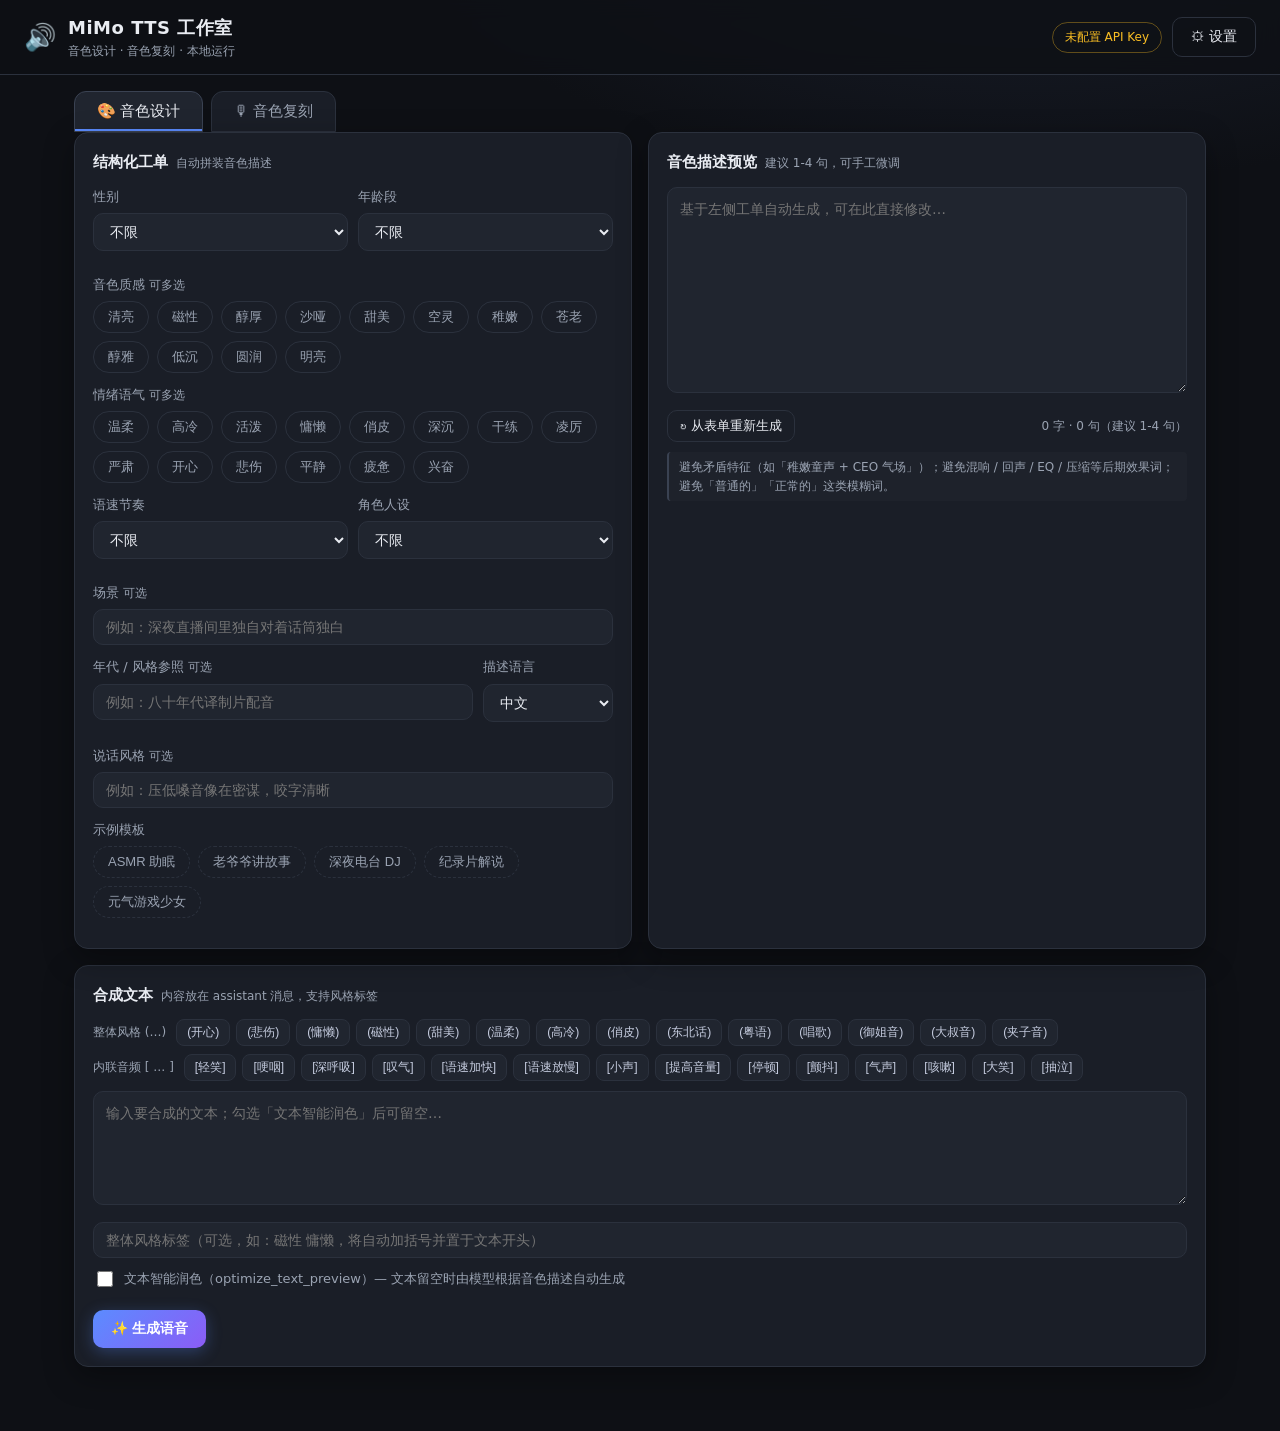
==== mimo-tts-studio/static/index.html @ 1e754842 "feat: MiMo TTS 本地网页工作室（音色设计 + 音色复刻）" ====
<!DOCTYPE html>
<html lang="zh-CN">
<head>
  <meta charset="UTF-8">
  <meta name="viewport" content="width=device-width, initial-scale=1.0">
  <title>MiMo TTS 工作室</title>
  <link rel="stylesheet" href="style.css">
</head>
<body>

  <header class="topbar">
    <div class="brand">
      <span class="logo">🔊</span>
      <div>
        <h1>MiMo TTS 工作室</h1>
        <p class="sub">音色设计 · 音色复刻 · 本地运行</p>
      </div>
    </div>
    <div class="top-actions">
      <span id="keyStatus" class="key-status warn" role="button" tabindex="0" title="点击打开设置">未配置 API Key</span>
      <button id="btnSettings" class="btn ghost" type="button">⚙ 设置</button>
    </div>
  </header>

  <div class="tabs">
    <button class="tab active" data-tab="design" type="button">🎨 音色设计</button>
    <button class="tab" data-tab="clone" type="button">🎙 音色复刻</button>
  </div>

  <main>
    <!-- ================= Tab 1: 音色设计 ================= -->
    <section id="panel-design" class="panel active">
      <div class="grid">
        <div class="card">
          <h2>结构化工单 <span class="hint">自动拼装音色描述</span></h2>
          <div id="designForm">
            <div class="field-row">
              <div class="field grow">
                <label for="descGender">性别</label>
                <select id="descGender">
                  <option value="female">女性</option>
                  <option value="male">男性</option>
                  <option value="any" selected>不限</option>
                </select>
              </div>
              <div class="field grow">
                <label for="descAge">年龄段</label>
                <select id="descAge">
                  <option value="any" selected>不限</option>
                  <option value="child">儿童</option>
                  <option value="teen">少年</option>
                  <option value="20s">二十多岁</option>
                  <option value="30s">三十多岁</option>
                  <option value="40s">四十多岁</option>
                  <option value="50s">五十多岁</option>
                  <option value="60s">六十多岁</option>
                  <option value="elder">老年</option>
                </select>
              </div>
            </div>

            <div class="field">
              <label>音色质感 <span class="hint">可多选</span></label>
              <div id="descTimbre" class="chips"></div>
            </div>

            <div class="field">
              <label>情绪语气 <span class="hint">可多选</span></label>
              <div id="descMood" class="chips"></div>
            </div>

            <div class="field-row">
              <div class="field grow">
                <label for="descSpeed">语速节奏</label>
                <select id="descSpeed">
                  <option value="any" selected>不限</option>
                  <option value="verySlow">极慢</option>
                  <option value="slow">慢</option>
                  <option value="normal">正常</option>
                  <option value="fast">快</option>
                  <option value="veryFast">极快</option>
                </select>
              </div>
              <div class="field grow">
                <label for="descRole">角色人设</label>
                <select id="descRole">
                  <option value="any" selected>不限</option>
                  <option value="narrator">旁白</option>
                  <option value="radioDj">深夜电台 DJ</option>
                  <option value="storyteller">评书先生</option>
                  <option value="podcast">播客主持</option>
                  <option value="audiobook">有声书主播</option>
                  <option value="documentary">纪录片解说</option>
                  <option value="gameVoice">游戏角色配音</option>
                  <option value="customerService">客服</option>
                  <option value="teacher">老师</option>
                  <option value="sales">推销员</option>
                </select>
              </div>
            </div>

            <div class="field">
              <label for="descScene">场景 <span class="hint">可选</span></label>
              <input id="descScene" type="text" placeholder="例如：深夜直播间里独自对着话筒独白">
            </div>

            <div class="field-row">
              <div class="field grow">
                <label for="descEra">年代 / 风格参照 <span class="hint">可选</span></label>
                <input id="descEra" type="text" placeholder="例如：八十年代译制片配音">
              </div>
              <div class="field">
                <label for="descLang">描述语言</label>
                <select id="descLang">
                  <option value="zh" selected>中文</option>
                  <option value="en">English</option>
                </select>
              </div>
            </div>

            <div class="field">
              <label for="descStyle">说话风格 <span class="hint">可选</span></label>
              <input id="descStyle" type="text" placeholder="例如：压低嗓音像在密谋，咬字清晰">
            </div>

            <div class="field">
              <label>示例模板</label>
              <div id="templateList" class="chips"></div>
            </div>
          </div>
        </div>

        <div class="card">
          <h2>音色描述预览 <span class="hint">建议 1-4 句，可手工微调</span></h2>
          <textarea id="designPrompt" rows="8" placeholder="基于左侧工单自动生成，可在此直接修改…"></textarea>
          <div class="preview-foot">
            <button id="btnRegenPrompt" class="btn ghost sm" type="button">↻ 从表单重新生成</button>
            <span id="designPromptCount" class="char-hint"></span>
          </div>
          <div class="tip">
            避免矛盾特征（如「稚嫩童声 + CEO 气场」）；避免混响 / 回声 / EQ / 压缩等后期效果词；避免「普通的」「正常的」这类模糊词。
          </div>
        </div>
      </div>

      <div class="card synth-card">
        <h2>合成文本 <span class="hint">内容放在 assistant 消息，支持风格标签</span></h2>
        <div class="tagbar" data-tagbar="designText"></div>
        <textarea id="designText" rows="4" placeholder="输入要合成的文本；勾选「文本智能润色」后可留空…"></textarea>
        <div class="synth-options">
          <input id="designStyleTags" type="text" placeholder="整体风格标签（可选，如：磁性 慵懒，将自动加括号并置于文本开头）">
          <label class="check">
            <input type="checkbox" id="designOptimize">
            <span>文本智能润色（optimize_text_preview）— 文本留空时由模型根据音色描述自动生成</span>
          </label>
        </div>
        <div class="actions">
          <button id="btnDesignGo" class="btn primary" type="button">✨ 生成语音</button>
          <span id="designError" class="error"></span>
        </div>
        <div id="designResult" class="result"></div>
      </div>
    </section>

    <!-- ================= Tab 2: 音色复刻 ================= -->
    <section id="panel-clone" class="panel">
      <div class="card">
        <h2>① 音频样本 <span class="hint">mp3 / wav · Base64 ≤ 10MB</span></h2>
        <div id="dropZone" class="dropzone">
          <input type="file" id="fileInput" accept=".mp3,.wav,audio/mpeg,audio/mp3,audio/wav" hidden>
          <div class="dz-icon">🎙</div>
          <p>把音频拖到这里，或 <span class="link">点击选择文件</span></p>
          <p class="hint">仅支持 mp3 / wav；Base64 编码后不能超过 10MB（建议原文件 ≤ 7.5MB），上传后即时试听</p>
        </div>
        <div id="sampleInfo" class="sample-info hidden">
          <audio id="samplePlayer" controls preload="metadata"></audio>
          <div class="sample-meta">
            <span id="sampleName"></span>
            <button id="btnClearSample" class="btn ghost sm" type="button">移除</button>
          </div>
        </div>

        <h2>② 风格指令 <span class="hint">可选 · 自然语言，放在 user 消息</span></h2>
        <input id="cloneInstruction" type="text" placeholder="例如：低沉性感、带一点气声的深夜电台腔">
        <div class="tip">指令只控制语气与风格，不会出现在合成语音的内容里。</div>

        <h2>③ 合成文本 <span class="hint">必填 · 放在 assistant 消息</span></h2>
        <div class="tagbar" data-tagbar="cloneText"></div>
        <textarea id="cloneText" rows="4" placeholder="输入要合成的文本，可插入 (风格) 与 [音频标签]…"></textarea>
        <input id="cloneStyleTags" type="text" placeholder="整体风格标签（可选，如：磁性 慵懒）">

        <div class="actions">
          <button id="btnCloneGo" class="btn primary" type="button">🎙 生成语音</button>
          <span id="cloneError" class="error"></span>
        </div>
        <div id="cloneResult" class="result"></div>
      </div>
    </section>
  </main>

  <!-- ================= 设置弹窗 ================= -->
  <div id="settingsModal" class="modal hidden">
    <div class="modal-box">
      <h2>⚙ API 设置</h2>

      <label class="field-label" for="cfgApiKey">API Key</label>
      <div class="key-row">
        <input id="cfgApiKey" type="password" placeholder="sk-…（按量付费）或 tp-…（Token Plan）" autocomplete="off">
        <button id="btnToggleKey" class="btn ghost sm" type="button">显示</button>
      </div>

      <label class="field-label" for="cfgBaseUrl">Base URL</label>
      <input id="cfgBaseUrl" type="text" placeholder="https://api.xiaomimimo.com/v1">
      <p class="hint">
        按量付费：https://api.xiaomimimo.com/v1<br>
        Token Plan：https://token-plan-cn.xiaomimimo.com/v1
      </p>

      <div class="model-note">
        <b>模型说明</b>
        <p>mimo-v2.5-tts-voicedesign —— 文本描述设计音色（本工具 Tab 1）</p>
        <p>mimo-v2.5-tts-voiceclone —— 音频样本复刻音色（本工具 Tab 2）</p>
        <p>固定使用非流式 wav 输出；voicedesign / voiceclone 的流式仅为兼容模式，无额外增益。</p>
      </div>

      <p id="cfgMsg" class="error"></p>
      <div class="modal-actions">
        <button id="btnSaveConfig" class="btn primary" type="button">保存</button>
        <button id="btnCloseSettings" class="btn ghost" type="button">关闭</button>
      </div>
    </div>
  </div>

  <script src="app.js"></script>
</body>
</html>
---- mimo-tts-studio/static/style.css ----
:root {
  --bg: #0e1015;
  --panel: #14171e;
  --card: #1a1e27;
  --card2: #20252f;
  --line: #2b313d;
  --line-hover: #4a5468;
  --text: #e9ecf2;
  --muted: #9aa3b2;
  --accent: #5b8cff;
  --accent-2: #8b5cf6;
  --ok: #34d399;
  --warn: #fbbf24;
  --err: #f87171;
  --radius: 14px;
  --shadow: 0 10px 30px rgba(0, 0, 0, 0.35);
}

* { box-sizing: border-box; }

html, body { margin: 0; padding: 0; }

body {
  background: radial-gradient(1200px 600px at 80% -10%, #1b2130 0%, var(--bg) 55%);
  color: var(--text);
  font-family: "Segoe UI", "Microsoft YaHei", system-ui, -apple-system, sans-serif;
  font-size: 14px;
  line-height: 1.55;
  min-height: 100vh;
}

/* ---------- 顶栏 ---------- */
.topbar {
  display: flex;
  align-items: center;
  justify-content: space-between;
  padding: 14px 24px;
  position: sticky;
  top: 0;
  backdrop-filter: blur(10px);
  background: rgba(14, 16, 21, 0.82);
  border-bottom: 1px solid var(--line);
  z-index: 20;
}

.brand { display: flex; gap: 12px; align-items: center; }
.brand .logo { font-size: 26px; }
.brand h1 { margin: 0; font-size: 18px; letter-spacing: 0.5px; }
.brand .sub { margin: 0; color: var(--muted); font-size: 12px; }

.top-actions { display: flex; gap: 10px; align-items: center; }

.key-status {
  font-size: 12px;
  padding: 5px 12px;
  border-radius: 999px;
  border: 1px solid var(--line);
  cursor: pointer;
  user-select: none;
}
.key-status.warn { color: var(--warn); border-color: rgba(251, 191, 36, 0.35); }
.key-status.ok { color: var(--ok); border-color: rgba(52, 211, 153, 0.35); cursor: default; }

/* ---------- Tab ---------- */
.tabs {
  display: flex;
  gap: 8px;
  padding: 16px 24px 0;
  max-width: 1180px;
  margin: 0 auto;
}

.tab {
  appearance: none;
  border: 1px solid var(--line);
  background: var(--card);
  color: var(--muted);
  padding: 10px 22px;
  border-radius: 12px 12px 0 0;
  cursor: pointer;
  font-size: 15px;
  transition: all 0.15s;
}
.tab:hover { color: var(--text); }
.tab.active {
  background: var(--card2);
  color: var(--text);
  border-color: #3a4252;
  box-shadow: inset 0 -2px 0 var(--accent);
}

/* ---------- 布局 ---------- */
main { padding: 0 24px 48px; max-width: 1180px; margin: 0 auto; }

.panel { display: none; }
.panel.active { display: block; animation: fadein 0.2s ease; }
@keyframes fadein {
  from { opacity: 0; transform: translateY(4px); }
  to { opacity: 1; transform: none; }
}

.grid {
  display: grid;
  grid-template-columns: 1fr 1fr;
  gap: 16px;
}
@media (max-width: 920px) { .grid { grid-template-columns: 1fr; } }

.card {
  background: var(--card);
  border: 1px solid var(--line);
  border-radius: var(--radius);
  padding: 18px;
  margin-bottom: 16px;
  box-shadow: var(--shadow);
}

.card h2 {
  margin: 0 0 12px;
  font-size: 15px;
  display: flex;
  align-items: baseline;
  gap: 8px;
  flex-wrap: wrap;
}
.card h2:not(:first-child) { margin-top: 22px; }

.hint { color: var(--muted); font-size: 12px; font-weight: 400; }

/* ---------- 表单 ---------- */
.field, .field-row { margin-bottom: 12px; }
.field-row { display: flex; gap: 10px; flex-wrap: wrap; }
.field.grow { flex: 1; min-width: 150px; }

label { font-size: 13px; color: var(--muted); margin-bottom: 6px; display: block; }

select,
input[type="text"],
input[type="password"] {
  width: 100%;
  background: var(--card2);
  color: var(--text);
  border: 1px solid var(--line);
  border-radius: 10px;
  padding: 9px 12px;
  font-size: 14px;
  outline: none;
  transition: border-color 0.15s;
}

select { min-width: 130px; }
select:focus, input:focus, textarea:focus { border-color: var(--accent); }

textarea {
  width: 100%;
  background: var(--card2);
  color: var(--text);
  border: 1px solid var(--line);
  border-radius: 10px;
  padding: 10px 12px;
  font-size: 14px;
  resize: vertical;
  min-height: 96px;
  outline: none;
  line-height: 1.65;
  font-family: inherit;
}

/* ---------- 标签 Chip ---------- */
.chips { display: flex; flex-wrap: wrap; gap: 8px; }

.chip {
  border: 1px solid var(--line);
  background: transparent;
  color: var(--muted);
  border-radius: 999px;
  padding: 6px 14px;
  font-size: 13px;
  cursor: pointer;
  transition: all 0.15s;
}
.chip:hover { border-color: var(--line-hover); color: var(--text); }
.chip.on {
  background: rgba(91, 140, 255, 0.16);
  border-color: var(--accent);
  color: #b9cdff;
}
.chip.template { border-style: dashed; }

/* ---------- 风格/音频标签栏 ---------- */
.tagbar { display: flex; flex-direction: column; gap: 8px; margin-bottom: 10px; }
.taggroup { display: flex; flex-wrap: wrap; gap: 6px; align-items: center; }
.taglabel { color: var(--muted); font-size: 12px; margin-right: 4px; }

.tagbtn {
  border: 1px solid var(--line);
  background: var(--card2);
  color: #c6cde0;
  border-radius: 8px;
  padding: 4px 10px;
  font-size: 12px;
  cursor: pointer;
  transition: all 0.15s;
}
.tagbtn:hover { border-color: var(--accent-2); color: #e2d9ff; }

/* ---------- 按钮 ---------- */
.btn {
  display: inline-flex;
  align-items: center;
  justify-content: center;
  gap: 6px;
  border: 1px solid var(--line);
  background: var(--card2);
  color: var(--text);
  border-radius: 10px;
  padding: 10px 18px;
  font-size: 14px;
  cursor: pointer;
  transition: all 0.15s;
  text-decoration: none;
}
.btn:hover { border-color: var(--line-hover); }
.btn.primary {
  background: linear-gradient(135deg, var(--accent), var(--accent-2));
  border: none;
  color: #fff;
  font-weight: 600;
  box-shadow: 0 4px 16px rgba(91, 140, 255, 0.3);
}
.btn.primary:hover { filter: brightness(1.08); }
.btn.ghost { background: transparent; }
.btn.sm { padding: 6px 12px; font-size: 13px; }
.btn:disabled { opacity: 0.6; cursor: not-allowed; }

.btn.loading::before {
  content: "";
  width: 14px;
  height: 14px;
  border: 2px solid rgba(255, 255, 255, 0.35);
  border-top-color: #fff;
  border-radius: 50%;
  animation: spin 0.8s linear infinite;
}
@keyframes spin { to { transform: rotate(360deg); } }

/* ---------- 结果区 ---------- */
.actions { display: flex; align-items: center; gap: 14px; margin-top: 14px; flex-wrap: wrap; }

.error { color: var(--err); font-size: 13px; display: none; }
.error.visible { display: inline; }

.result { display: none; margin-top: 16px; padding-top: 16px; border-top: 1px solid var(--line); }
.result.visible { display: block; }
.result audio { width: 100%; }
.result-foot { display: flex; align-items: center; gap: 12px; margin-top: 10px; flex-wrap: wrap; }
.result-meta { color: var(--muted); font-size: 12px; }

/* ---------- 预览 ---------- */
.preview-foot {
  display: flex;
  align-items: center;
  justify-content: space-between;
  gap: 10px;
  margin-top: 10px;
}
.char-hint { color: var(--muted); font-size: 12px; }
.char-hint.warn { color: var(--warn); }

.tip {
  color: var(--muted);
  font-size: 12px;
  margin-top: 10px;
  background: rgba(255, 255, 255, 0.02);
  border-left: 2px solid #3a4252;
  padding: 6px 10px;
  border-radius: 4px;
}

.synth-options { display: flex; flex-direction: column; gap: 10px; margin-top: 10px; }

.check {
  display: flex;
  align-items: center;
  gap: 8px;
  color: var(--muted);
  font-size: 13px;
  cursor: pointer;
}
.check input { width: 16px; height: 16px; accent-color: var(--accent); cursor: pointer; }

/* ---------- 上传 ---------- */
.dropzone {
  border: 2px dashed #39414f;
  border-radius: 12px;
  padding: 28px 16px;
  text-align: center;
  cursor: pointer;
  transition: all 0.15s;
  background: rgba(255, 255, 255, 0.015);
}
.dropzone:hover, .dropzone.dragover {
  border-color: var(--accent);
  background: rgba(91, 140, 255, 0.06);
}
.dz-icon { font-size: 30px; margin-bottom: 6px; }
.dropzone p { margin: 4px 0; }
.link { color: var(--accent); text-decoration: underline; }

.sample-info { display: flex; flex-direction: column; gap: 10px; margin-top: 14px; }
.sample-info audio { width: 100%; }
.sample-meta {
  display: flex;
  justify-content: space-between;
  align-items: center;
  color: var(--muted);
  font-size: 13px;
  gap: 10px;
  flex-wrap: wrap;
}

.hidden { display: none !important; }

/* ---------- 弹窗 ---------- */
.modal {
  position: fixed;
  inset: 0;
  background: rgba(0, 0, 0, 0.55);
  display: flex;
  align-items: center;
  justify-content: center;
  z-index: 50;
  padding: 20px;
}
.modal-box {
  background: var(--card);
  border: 1px solid var(--line);
  border-radius: 16px;
  padding: 24px;
  width: 100%;
  max-width: 480px;
  box-shadow: var(--shadow);
  max-height: 90vh;
  overflow-y: auto;
}
.modal-box h2 { margin: 0 0 16px; font-size: 16px; }
.field-label { margin: 14px 0 6px; }

.key-row { display: flex; gap: 8px; }
.key-row input { flex: 1; }

.model-note {
  background: var(--card2);
  border: 1px solid var(--line);
  border-radius: 10px;
  padding: 10px 12px;
  margin-top: 14px;
  font-size: 12px;
  color: var(--muted);
}
.model-note b { color: var(--text); }
.model-note p { margin: 4px 0; }

.modal-actions { display: flex; gap: 10px; justify-content: flex-end; margin-top: 18px; }

/* ---------- Toast ---------- */
#toast {
  position: fixed;
  left: 50%;
  bottom: 28px;
  transform: translateX(-50%) translateY(20px);
  background: #242b38;
  color: var(--text);
  border: 1px solid var(--line);
  padding: 10px 18px;
  border-radius: 10px;
  opacity: 0;
  pointer-events: none;
  transition: all 0.25s;
  z-index: 100;
  box-shadow: var(--shadow);
  font-size: 13px;
}
#toast.show { opacity: 1; transform: translateX(-50%) translateY(0); }
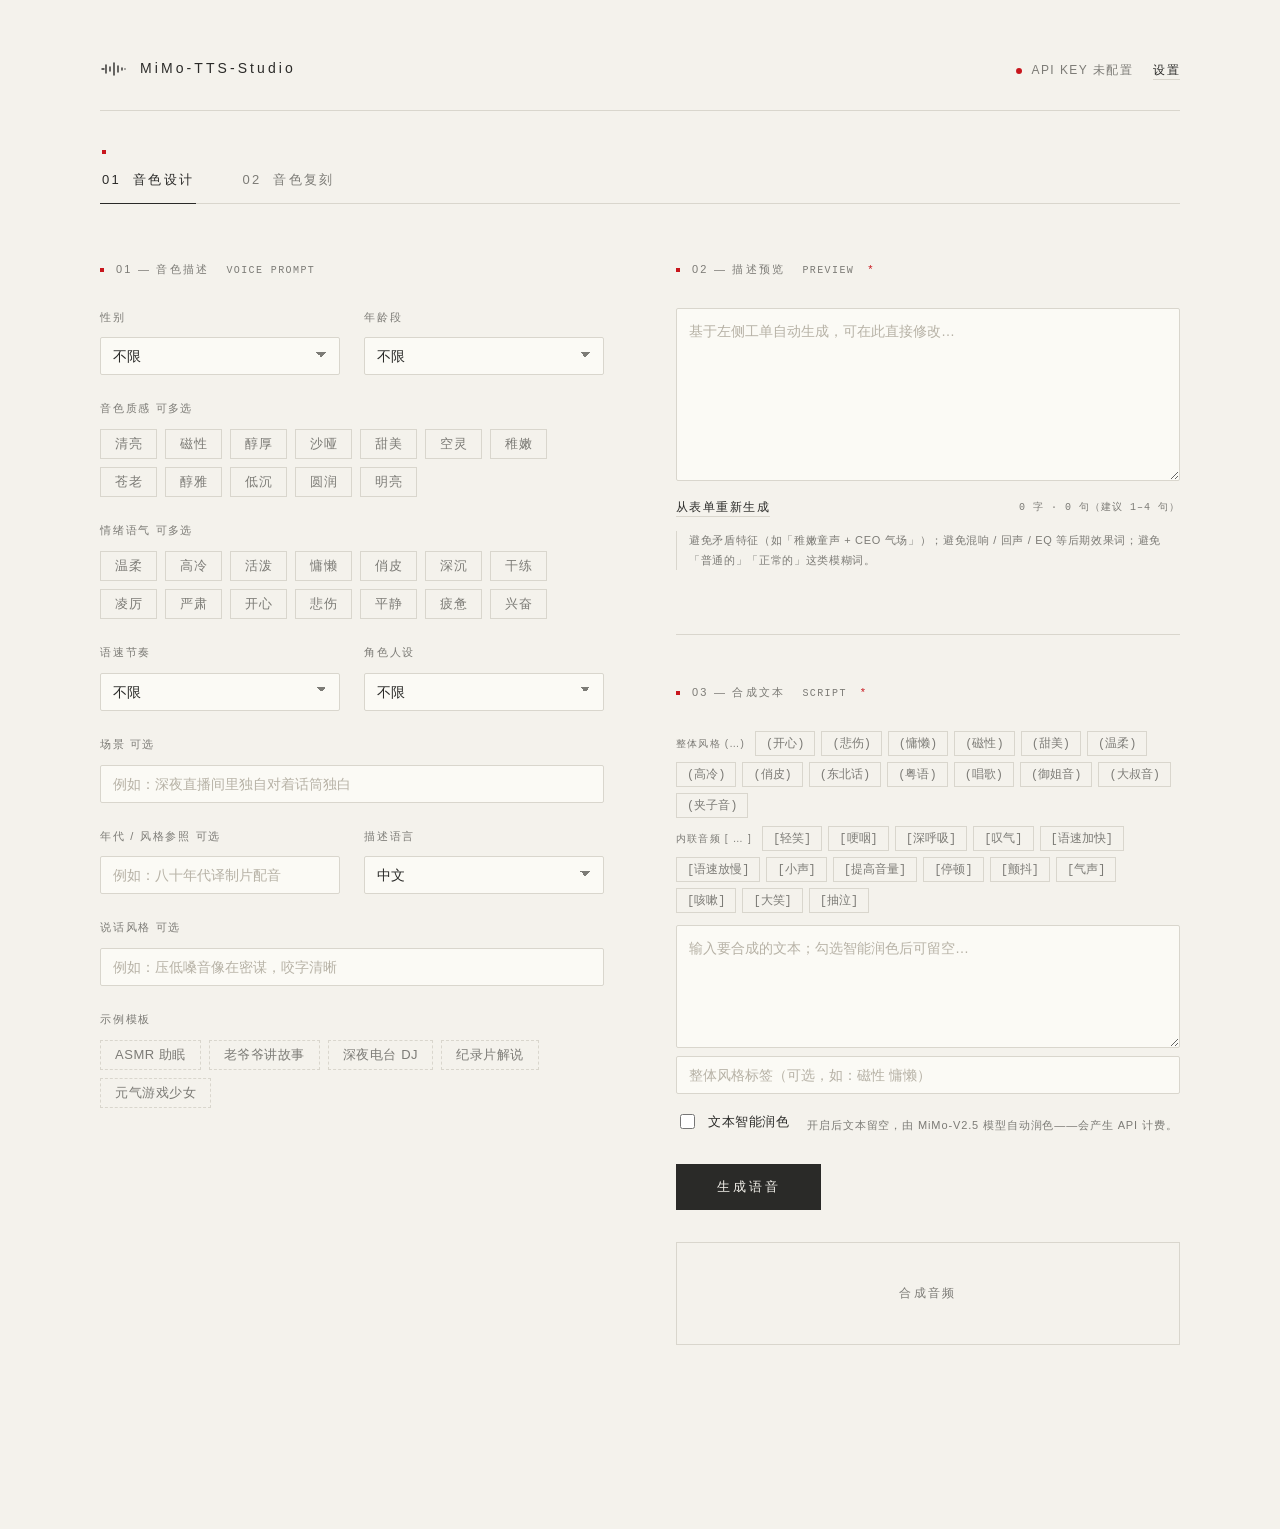
==== commit d2ef2391: "refactor: 前端重构为 MUJI 克制编辑风 - 重写 index.html / style.css / app.js 视觉层：暖纸底色、发丝线、零阴影零渐变 - 索引式 Tab、编号分区（0" ====
--- a/mimo-tts-studio/static/index.html
+++ b/mimo-tts-studio/static/index.html
@@ -3,230 +3,242 @@
 <head>
   <meta charset="UTF-8">
   <meta name="viewport" content="width=device-width, initial-scale=1.0">
-  <title>MiMo TTS 工作室</title>
+  <title>MiMo-TTS-Studio</title>
   <link rel="stylesheet" href="style.css">
 </head>
 <body>
-
-  <header class="topbar">
-    <div class="brand">
-      <span class="logo">🔊</span>
-      <div>
-        <h1>MiMo TTS 工作室</h1>
-        <p class="sub">音色设计 · 音色复刻 · 本地运行</p>
-      </div>
-    </div>
-    <div class="top-actions">
-      <span id="keyStatus" class="key-status warn" role="button" tabindex="0" title="点击打开设置">未配置 API Key</span>
-      <button id="btnSettings" class="btn ghost" type="button">⚙ 设置</button>
-    </div>
-  </header>
-
-  <div class="tabs">
-    <button class="tab active" data-tab="design" type="button">🎨 音色设计</button>
-    <button class="tab" data-tab="clone" type="button">🎙 音色复刻</button>
+  <div class="wrap">
+
+    <!-- 刊头 -->
+    <header class="masthead">
+      <div class="mark">
+        <svg width="26" height="18" viewBox="0 0 26 18" fill="none" aria-hidden="true">
+          <path d="M2 9h2M6 5v8M10 7v4M14 3v12M18 6v6M22 8v2M25 9h0"
+                stroke="#2A2A28" stroke-width="1.4" stroke-linecap="round"/>
+        </svg>
+        <div class="name">MiMo-TTS-Studio</div>
+      </div>
+      <div class="mast-side">
+        <span id="keyStatus" class="status" role="button" tabindex="0" title="点击打开设置">
+          <span class="dot"></span><span id="keyStatusText">API KEY 未配置</span>
+        </span>
+        <button id="btnSettings" class="link" type="button">设置</button>
+      </div>
+    </header>
+
+    <!-- 索引式 Tab -->
+    <nav class="index">
+      <button class="tab active" data-tab="design" type="button">01&nbsp;&nbsp;音色设计</button>
+      <button class="tab" data-tab="clone" type="button">02&nbsp;&nbsp;音色复刻</button>
+    </nav>
+
+    <main>
+      <!-- ============ Tab 1: 音色设计 ============ -->
+      <section id="panel-design" class="panel active">
+        <div class="grid">
+          <section class="block">
+            <div class="sec-label"><span class="tick"></span>01 — 音色描述&nbsp;<span class="en">VOICE PROMPT</span></div>
+            <div id="designForm">
+              <div class="field-row">
+                <div class="field grow">
+                  <label for="descGender">性别</label>
+                  <select id="descGender">
+                    <option value="female">女性</option>
+                    <option value="male">男性</option>
+                    <option value="any" selected>不限</option>
+                  </select>
+                </div>
+                <div class="field grow">
+                  <label for="descAge">年龄段</label>
+                  <select id="descAge">
+                    <option value="any" selected>不限</option>
+                    <option value="child">儿童</option>
+                    <option value="teen">少年</option>
+                    <option value="20s">二十多岁</option>
+                    <option value="30s">三十多岁</option>
+                    <option value="40s">四十多岁</option>
+                    <option value="50s">五十多岁</option>
+                    <option value="60s">六十多岁</option>
+                    <option value="elder">老年</option>
+                  </select>
+                </div>
+              </div>
+
+              <div class="field">
+                <label>音色质感 <span class="hint">可多选</span></label>
+                <div id="descTimbre" class="chips"></div>
+              </div>
+
+              <div class="field">
+                <label>情绪语气 <span class="hint">可多选</span></label>
+                <div id="descMood" class="chips"></div>
+              </div>
+
+              <div class="field-row">
+                <div class="field grow">
+                  <label for="descSpeed">语速节奏</label>
+                  <select id="descSpeed">
+                    <option value="any" selected>不限</option>
+                    <option value="verySlow">极慢</option>
+                    <option value="slow">慢</option>
+                    <option value="normal">正常</option>
+                    <option value="fast">快</option>
+                    <option value="veryFast">极快</option>
+                  </select>
+                </div>
+                <div class="field grow">
+                  <label for="descRole">角色人设</label>
+                  <select id="descRole">
+                    <option value="any" selected>不限</option>
+                    <option value="narrator">旁白</option>
+                    <option value="radioDj">深夜电台 DJ</option>
+                    <option value="storyteller">评书先生</option>
+                    <option value="podcast">播客主持</option>
+                    <option value="audiobook">有声书主播</option>
+                    <option value="documentary">纪录片解说</option>
+                    <option value="gameVoice">游戏角色配音</option>
+                    <option value="customerService">客服</option>
+                    <option value="teacher">老师</option>
+                    <option value="sales">推销员</option>
+                  </select>
+                </div>
+              </div>
+
+              <div class="field">
+                <label for="descScene">场景 <span class="hint">可选</span></label>
+                <input id="descScene" type="text" placeholder="例如：深夜直播间里独自对着话筒独白">
+              </div>
+
+              <div class="field-row">
+                <div class="field grow">
+                  <label for="descEra">年代 / 风格参照 <span class="hint">可选</span></label>
+                  <input id="descEra" type="text" placeholder="例如：八十年代译制片配音">
+                </div>
+                <div class="field">
+                  <label for="descLang">描述语言</label>
+                  <select id="descLang">
+                    <option value="zh" selected>中文</option>
+                    <option value="en">English</option>
+                  </select>
+                </div>
+              </div>
+
+              <div class="field">
+                <label for="descStyle">说话风格 <span class="hint">可选</span></label>
+                <input id="descStyle" type="text" placeholder="例如：压低嗓音像在密谋，咬字清晰">
+              </div>
+
+              <div class="field">
+                <label>示例模板</label>
+                <div id="templateList" class="chips"></div>
+              </div>
+            </div>
+          </section>
+
+          <section>
+            <section class="block">
+              <div class="sec-label req"><span class="tick"></span>02 — 描述预览&nbsp;<span class="en">PREVIEW</span></div>
+              <textarea id="designPrompt" rows="6" placeholder="基于左侧工单自动生成，可在此直接修改…"></textarea>
+              <div class="preview-foot">
+                <button id="btnRegenPrompt" class="link" type="button">从表单重新生成</button>
+                <span id="designPromptCount" class="meta"></span>
+              </div>
+              <div class="tip">避免矛盾特征（如「稚嫩童声 + CEO 气场」）；避免混响 / 回声 / EQ 等后期效果词；避免「普通的」「正常的」这类模糊词。</div>
+            </section>
+
+            <section class="block">
+              <div class="sec-label req"><span class="tick"></span>03 — 合成文本&nbsp;<span class="en">SCRIPT</span></div>
+              <div class="tagbar" data-tagbar="designText"></div>
+              <textarea id="designText" rows="4" placeholder="输入要合成的文本；勾选智能润色后可留空…"></textarea>
+              <input id="designStyleTags" type="text" placeholder="整体风格标签（可选，如：磁性 慵懒）">
+              <div class="check-row">
+                <label class="check">
+                  <input type="checkbox" id="designOptimize">
+                  <span>文本智能润色</span>
+                </label>
+                <span class="hint">开启后文本留空，由 MiMo-V2.5 模型自动润色——会产生 API 计费。</span>
+              </div>
+
+              <div class="action-row">
+                <button id="btnDesignGo" class="btn-ink" type="button">生成语音</button>
+                <span id="designError" class="error"></span>
+              </div>
+              <div id="designResult" class="result">
+                <div class="result-placeholder">合成音频</div>
+              </div>
+            </section>
+          </section>
+        </div>
+      </section>
+
+      <!-- ============ Tab 2: 音色复刻 ============ -->
+      <section id="panel-clone" class="panel">
+        <section class="block">
+          <div class="sec-label req"><span class="tick"></span>01 — 音频样本&nbsp;<span class="en">SAMPLE</span></div>
+          <div id="dropZone" class="dropzone">
+            <input type="file" id="fileInput" accept=".mp3,.wav,audio/mpeg,audio/mp3,audio/wav" hidden>
+            <p>把音频拖到这里，或 <span class="link">点击选择文件</span></p>
+            <p class="hint">仅支持 mp3 / wav；Base64 编码后不能超过 10MB（建议原文件 ≤ 7.5MB），上传后即时试听</p>
+          </div>
+          <div id="sampleInfo" class="sample-info hidden">
+            <audio id="samplePlayer" controls preload="metadata"></audio>
+            <div class="sample-meta">
+              <span id="sampleName"></span>
+              <button id="btnClearSample" class="link" type="button">移除</button>
+            </div>
+          </div>
+        </section>
+
+        <section class="block">
+          <div class="sec-label"><span class="tick"></span>02 — 风格指令&nbsp;<span class="en">DIRECTION</span></div>
+          <input id="cloneInstruction" type="text" placeholder="例如：低沉性感、带一点气声的深夜电台腔">
+          <div class="tip">指令只控制语气与风格，不会出现在合成语音的内容里。</div>
+        </section>
+
+        <section class="block">
+          <div class="sec-label req"><span class="tick"></span>03 — 合成文本&nbsp;<span class="en">SCRIPT</span></div>
+          <div class="tagbar" data-tagbar="cloneText"></div>
+          <textarea id="cloneText" rows="4" placeholder="输入要合成的文本，可插入 (风格) 与 [音频标签]…"></textarea>
+          <input id="cloneStyleTags" type="text" placeholder="整体风格标签（可选，如：磁性 慵懒）">
+
+          <div class="action-row">
+            <button id="btnCloneGo" class="btn-ink" type="button">生成语音</button>
+            <span id="cloneError" class="error"></span>
+          </div>
+          <div id="cloneResult" class="result">
+            <div class="result-placeholder">合成音频</div>
+          </div>
+        </section>
+      </section>
+    </main>
   </div>
 
-  <main>
-    <!-- ================= Tab 1: 音色设计 ================= -->
-    <section id="panel-design" class="panel active">
-      <div class="grid">
-        <div class="card">
-          <h2>结构化工单 <span class="hint">自动拼装音色描述</span></h2>
-          <div id="designForm">
-            <div class="field-row">
-              <div class="field grow">
-                <label for="descGender">性别</label>
-                <select id="descGender">
-                  <option value="female">女性</option>
-                  <option value="male">男性</option>
-                  <option value="any" selected>不限</option>
-                </select>
-              </div>
-              <div class="field grow">
-                <label for="descAge">年龄段</label>
-                <select id="descAge">
-                  <option value="any" selected>不限</option>
-                  <option value="child">儿童</option>
-                  <option value="teen">少年</option>
-                  <option value="20s">二十多岁</option>
-                  <option value="30s">三十多岁</option>
-                  <option value="40s">四十多岁</option>
-                  <option value="50s">五十多岁</option>
-                  <option value="60s">六十多岁</option>
-                  <option value="elder">老年</option>
-                </select>
-              </div>
-            </div>
-
-            <div class="field">
-              <label>音色质感 <span class="hint">可多选</span></label>
-              <div id="descTimbre" class="chips"></div>
-            </div>
-
-            <div class="field">
-              <label>情绪语气 <span class="hint">可多选</span></label>
-              <div id="descMood" class="chips"></div>
-            </div>
-
-            <div class="field-row">
-              <div class="field grow">
-                <label for="descSpeed">语速节奏</label>
-                <select id="descSpeed">
-                  <option value="any" selected>不限</option>
-                  <option value="verySlow">极慢</option>
-                  <option value="slow">慢</option>
-                  <option value="normal">正常</option>
-                  <option value="fast">快</option>
-                  <option value="veryFast">极快</option>
-                </select>
-              </div>
-              <div class="field grow">
-                <label for="descRole">角色人设</label>
-                <select id="descRole">
-                  <option value="any" selected>不限</option>
-                  <option value="narrator">旁白</option>
-                  <option value="radioDj">深夜电台 DJ</option>
-                  <option value="storyteller">评书先生</option>
-                  <option value="podcast">播客主持</option>
-                  <option value="audiobook">有声书主播</option>
-                  <option value="documentary">纪录片解说</option>
-                  <option value="gameVoice">游戏角色配音</option>
-                  <option value="customerService">客服</option>
-                  <option value="teacher">老师</option>
-                  <option value="sales">推销员</option>
-                </select>
-              </div>
-            </div>
-
-            <div class="field">
-              <label for="descScene">场景 <span class="hint">可选</span></label>
-              <input id="descScene" type="text" placeholder="例如：深夜直播间里独自对着话筒独白">
-            </div>
-
-            <div class="field-row">
-              <div class="field grow">
-                <label for="descEra">年代 / 风格参照 <span class="hint">可选</span></label>
-                <input id="descEra" type="text" placeholder="例如：八十年代译制片配音">
-              </div>
-              <div class="field">
-                <label for="descLang">描述语言</label>
-                <select id="descLang">
-                  <option value="zh" selected>中文</option>
-                  <option value="en">English</option>
-                </select>
-              </div>
-            </div>
-
-            <div class="field">
-              <label for="descStyle">说话风格 <span class="hint">可选</span></label>
-              <input id="descStyle" type="text" placeholder="例如：压低嗓音像在密谋，咬字清晰">
-            </div>
-
-            <div class="field">
-              <label>示例模板</label>
-              <div id="templateList" class="chips"></div>
-            </div>
-          </div>
-        </div>
-
-        <div class="card">
-          <h2>音色描述预览 <span class="hint">建议 1-4 句，可手工微调</span></h2>
-          <textarea id="designPrompt" rows="8" placeholder="基于左侧工单自动生成，可在此直接修改…"></textarea>
-          <div class="preview-foot">
-            <button id="btnRegenPrompt" class="btn ghost sm" type="button">↻ 从表单重新生成</button>
-            <span id="designPromptCount" class="char-hint"></span>
-          </div>
-          <div class="tip">
-            避免矛盾特征（如「稚嫩童声 + CEO 气场」）；避免混响 / 回声 / EQ / 压缩等后期效果词；避免「普通的」「正常的」这类模糊词。
-          </div>
-        </div>
-      </div>
-
-      <div class="card synth-card">
-        <h2>合成文本 <span class="hint">内容放在 assistant 消息，支持风格标签</span></h2>
-        <div class="tagbar" data-tagbar="designText"></div>
-        <textarea id="designText" rows="4" placeholder="输入要合成的文本；勾选「文本智能润色」后可留空…"></textarea>
-        <div class="synth-options">
-          <input id="designStyleTags" type="text" placeholder="整体风格标签（可选，如：磁性 慵懒，将自动加括号并置于文本开头）">
-          <label class="check">
-            <input type="checkbox" id="designOptimize">
-            <span>文本智能润色（optimize_text_preview）— 文本留空时由模型根据音色描述自动生成</span>
-          </label>
-        </div>
-        <div class="actions">
-          <button id="btnDesignGo" class="btn primary" type="button">✨ 生成语音</button>
-          <span id="designError" class="error"></span>
-        </div>
-        <div id="designResult" class="result"></div>
-      </div>
-    </section>
-
-    <!-- ================= Tab 2: 音色复刻 ================= -->
-    <section id="panel-clone" class="panel">
-      <div class="card">
-        <h2>① 音频样本 <span class="hint">mp3 / wav · Base64 ≤ 10MB</span></h2>
-        <div id="dropZone" class="dropzone">
-          <input type="file" id="fileInput" accept=".mp3,.wav,audio/mpeg,audio/mp3,audio/wav" hidden>
-          <div class="dz-icon">🎙</div>
-          <p>把音频拖到这里，或 <span class="link">点击选择文件</span></p>
-          <p class="hint">仅支持 mp3 / wav；Base64 编码后不能超过 10MB（建议原文件 ≤ 7.5MB），上传后即时试听</p>
-        </div>
-        <div id="sampleInfo" class="sample-info hidden">
-          <audio id="samplePlayer" controls preload="metadata"></audio>
-          <div class="sample-meta">
-            <span id="sampleName"></span>
-            <button id="btnClearSample" class="btn ghost sm" type="button">移除</button>
-          </div>
-        </div>
-
-        <h2>② 风格指令 <span class="hint">可选 · 自然语言，放在 user 消息</span></h2>
-        <input id="cloneInstruction" type="text" placeholder="例如：低沉性感、带一点气声的深夜电台腔">
-        <div class="tip">指令只控制语气与风格，不会出现在合成语音的内容里。</div>
-
-        <h2>③ 合成文本 <span class="hint">必填 · 放在 assistant 消息</span></h2>
-        <div class="tagbar" data-tagbar="cloneText"></div>
-        <textarea id="cloneText" rows="4" placeholder="输入要合成的文本，可插入 (风格) 与 [音频标签]…"></textarea>
-        <input id="cloneStyleTags" type="text" placeholder="整体风格标签（可选，如：磁性 慵懒）">
-
-        <div class="actions">
-          <button id="btnCloneGo" class="btn primary" type="button">🎙 生成语音</button>
-          <span id="cloneError" class="error"></span>
-        </div>
-        <div id="cloneResult" class="result"></div>
-      </div>
-    </section>
-  </main>
-
-  <!-- ================= 设置弹窗 ================= -->
+  <!-- 设置 -->
   <div id="settingsModal" class="modal hidden">
     <div class="modal-box">
-      <h2>⚙ API 设置</h2>
+      <h2 class="sec-label"><span class="tick"></span>API 设置&nbsp;<span class="en">SETTINGS</span></h2>
 
       <label class="field-label" for="cfgApiKey">API Key</label>
       <div class="key-row">
         <input id="cfgApiKey" type="password" placeholder="sk-…（按量付费）或 tp-…（Token Plan）" autocomplete="off">
-        <button id="btnToggleKey" class="btn ghost sm" type="button">显示</button>
+        <button id="btnToggleKey" class="link" type="button">显示</button>
       </div>
 
       <label class="field-label" for="cfgBaseUrl">Base URL</label>
       <input id="cfgBaseUrl" type="text" placeholder="https://api.xiaomimimo.com/v1">
-      <p class="hint">
-        按量付费：https://api.xiaomimimo.com/v1<br>
-        Token Plan：https://token-plan-cn.xiaomimimo.com/v1
-      </p>
+      <div class="hint">按量付费：https://api.xiaomimimo.com/v1<br>Token Plan：https://token-plan-cn.xiaomimimo.com/v1</div>
 
       <div class="model-note">
         <b>模型说明</b>
-        <p>mimo-v2.5-tts-voicedesign —— 文本描述设计音色（本工具 Tab 1）</p>
-        <p>mimo-v2.5-tts-voiceclone —— 音频样本复刻音色（本工具 Tab 2）</p>
-        <p>固定使用非流式 wav 输出；voicedesign / voiceclone 的流式仅为兼容模式，无额外增益。</p>
+        <p>mimo-v2.5-tts-voicedesign —— 文本描述设计音色（Tab 1）</p>
+        <p>mimo-v2.5-tts-voiceclone —— 音频样本复刻音色（Tab 2）</p>
+        <p>固定使用非流式 wav 输出；voicedesign / voiceclone 的流式仅为兼容模式。</p>
       </div>
 
       <p id="cfgMsg" class="error"></p>
       <div class="modal-actions">
-        <button id="btnSaveConfig" class="btn primary" type="button">保存</button>
-        <button id="btnCloseSettings" class="btn ghost" type="button">关闭</button>
+        <button id="btnSaveConfig" class="btn-ink" type="button">保存</button>
+        <button id="btnCloseSettings" class="link" type="button">关闭</button>
       </div>
     </div>
   </div>
--- a/mimo-tts-studio/static/style.css
+++ b/mimo-tts-studio/static/style.css
@@ -1,367 +1,484 @@
 :root {
-  --bg: #0e1015;
-  --panel: #14171e;
-  --card: #1a1e27;
-  --card2: #20252f;
-  --line: #2b313d;
-  --line-hover: #4a5468;
-  --text: #e9ecf2;
-  --muted: #9aa3b2;
-  --accent: #5b8cff;
-  --accent-2: #8b5cf6;
-  --ok: #34d399;
-  --warn: #fbbf24;
-  --err: #f87171;
-  --radius: 14px;
-  --shadow: 0 10px 30px rgba(0, 0, 0, 0.35);
+  --paper: #F4F2EC;
+  --surface: #FBFAF5;
+  --ink: #2A2A28;
+  --muted: #7C7B76;
+  --hairline: #D9D6CD;
+  --accent: #C8161D;
 }
 
 * { box-sizing: border-box; }
 
-html, body { margin: 0; padding: 0; }
+html { color-scheme: light; }
 
 body {
-  background: radial-gradient(1200px 600px at 80% -10%, #1b2130 0%, var(--bg) 55%);
-  color: var(--text);
-  font-family: "Segoe UI", "Microsoft YaHei", system-ui, -apple-system, sans-serif;
+  margin: 0;
+  padding: 56px 24px 120px;
+  background: var(--paper);
+  color: var(--ink);
+  font-family: "Segoe UI Variable Display", "Segoe UI", "Microsoft YaHei", sans-serif;
+  font-size: 15px;
+  line-height: 1.8;
+  -webkit-font-smoothing: antialiased;
+  text-wrap: pretty;
+}
+
+.wrap { max-width: 1080px; margin: 0 auto; }
+
+/* ---------- 刊头 ---------- */
+.masthead {
+  display: flex;
+  align-items: flex-start;
+  justify-content: space-between;
+  gap: 24px;
+  padding-bottom: 28px;
+  border-bottom: 1px solid var(--hairline);
+}
+
+.mark {
+  display: flex;
+  align-items: center;
+  gap: 14px;
+}
+
+.mark svg { flex: none; }
+
+.mark .name {
   font-size: 14px;
-  line-height: 1.55;
-  min-height: 100vh;
-}
-
-/* ---------- 顶栏 ---------- */
-.topbar {
-  display: flex;
-  align-items: center;
-  justify-content: space-between;
-  padding: 14px 24px;
-  position: sticky;
-  top: 0;
-  backdrop-filter: blur(10px);
-  background: rgba(14, 16, 21, 0.82);
-  border-bottom: 1px solid var(--line);
-  z-index: 20;
-}
-
-.brand { display: flex; gap: 12px; align-items: center; }
-.brand .logo { font-size: 26px; }
-.brand h1 { margin: 0; font-size: 18px; letter-spacing: 0.5px; }
-.brand .sub { margin: 0; color: var(--muted); font-size: 12px; }
-
-.top-actions { display: flex; gap: 10px; align-items: center; }
-
-.key-status {
-  font-size: 12px;
-  padding: 5px 12px;
-  border-radius: 999px;
-  border: 1px solid var(--line);
+  letter-spacing: 0.22em;
+  font-weight: 400;
+}
+
+.mast-side {
+  display: flex;
+  align-items: center;
+  gap: 20px;
+  font-size: 12px;
+  letter-spacing: 0.12em;
+  color: var(--muted);
+  padding-top: 4px;
+}
+
+.status {
+  display: inline-flex;
+  align-items: center;
+  gap: 9px;
   cursor: pointer;
   user-select: none;
 }
-.key-status.warn { color: var(--warn); border-color: rgba(251, 191, 36, 0.35); }
-.key-status.ok { color: var(--ok); border-color: rgba(52, 211, 153, 0.35); cursor: default; }
-
-/* ---------- Tab ---------- */
-.tabs {
-  display: flex;
-  gap: 8px;
-  padding: 16px 24px 0;
-  max-width: 1180px;
-  margin: 0 auto;
+
+.dot {
+  width: 6px;
+  height: 6px;
+  border-radius: 50%;
+  background: var(--accent);
+}
+
+.status.ok .dot { background: var(--ink); }
+
+.link {
+  color: var(--ink);
+  text-decoration: none;
+  border: none;
+  border-bottom: 1px solid var(--hairline);
+  background: transparent;
+  padding: 0;
+  font-family: inherit;
+  font-size: 12px;
+  letter-spacing: 0.12em;
+  cursor: pointer;
+  transition: border-color 150ms ease-out;
+}
+
+.link:hover { border-bottom-color: var(--ink); }
+
+/* ---------- 索引式 Tab ---------- */
+.index {
+  display: flex;
+  gap: 44px;
+  margin-top: 48px;
+  border-bottom: 1px solid var(--hairline);
 }
 
 .tab {
-  appearance: none;
-  border: 1px solid var(--line);
-  background: var(--card);
-  color: var(--muted);
-  padding: 10px 22px;
-  border-radius: 12px 12px 0 0;
-  cursor: pointer;
-  font-size: 15px;
-  transition: all 0.15s;
-}
-.tab:hover { color: var(--text); }
+  position: relative;
+  padding: 12px 2px 14px;
+  font-size: 13px;
+  letter-spacing: 0.18em;
+  color: var(--muted);
+  background: transparent;
+  border: none;
+  cursor: pointer;
+  font-family: inherit;
+}
+
+.tab::before {
+  content: "";
+  position: absolute;
+  top: -9px;
+  left: 2px;
+  width: 4px;
+  height: 4px;
+  background: transparent;
+}
+
+.tab::after {
+  content: "";
+  position: absolute;
+  left: 0;
+  right: 0;
+  bottom: -1px;
+  height: 1px;
+  background: transparent;
+}
+
+.tab:hover { color: var(--ink); }
+
 .tab.active {
-  background: var(--card2);
-  color: var(--text);
-  border-color: #3a4252;
-  box-shadow: inset 0 -2px 0 var(--accent);
-}
-
-/* ---------- 布局 ---------- */
-main { padding: 0 24px 48px; max-width: 1180px; margin: 0 auto; }
-
+  color: var(--ink);
+}
+
+.tab.active::before { background: var(--accent); }
+.tab.active::after { background: var(--ink); }
+
+/* ---------- 面板与网格 ---------- */
 .panel { display: none; }
-.panel.active { display: block; animation: fadein 0.2s ease; }
-@keyframes fadein {
-  from { opacity: 0; transform: translateY(4px); }
-  to { opacity: 1; transform: none; }
+.panel.active { display: block; animation: fade 700ms ease-out; }
+
+@keyframes fade {
+  from { opacity: 0; }
+  to { opacity: 1; }
+}
+
+@media (prefers-reduced-motion: reduce) {
+  .panel { animation: none; }
+  * { transition: none !important; }
 }
 
 .grid {
   display: grid;
   grid-template-columns: 1fr 1fr;
-  gap: 16px;
-}
-@media (max-width: 920px) { .grid { grid-template-columns: 1fr; } }
-
-.card {
-  background: var(--card);
-  border: 1px solid var(--line);
-  border-radius: var(--radius);
-  padding: 18px;
-  margin-bottom: 16px;
-  box-shadow: var(--shadow);
-}
-
-.card h2 {
-  margin: 0 0 12px;
-  font-size: 15px;
+  gap: 0 72px;
+}
+
+@media (max-width: 1000px) {
+  .grid { grid-template-columns: 1fr; }
+}
+
+main { margin-top: 56px; }
+
+/* ---------- 分区 ---------- */
+.block { padding-bottom: 64px; }
+.block + .block { border-top: 1px solid var(--hairline); padding-top: 48px; }
+
+.sec-label {
   display: flex;
   align-items: baseline;
-  gap: 8px;
-  flex-wrap: wrap;
-}
-.card h2:not(:first-child) { margin-top: 22px; }
-
-.hint { color: var(--muted); font-size: 12px; font-weight: 400; }
+  gap: 12px;
+  font-size: 11px;
+  letter-spacing: 0.2em;
+  color: var(--muted);
+  margin: 0 0 28px;
+  font-weight: 400;
+}
+
+.sec-label .tick {
+  display: inline-block;
+  width: 4px;
+  height: 4px;
+  background: var(--accent);
+  align-self: center;
+}
+
+.sec-label .en {
+  font-family: "Cascadia Mono", Consolas, monospace;
+  font-size: 10px;
+  letter-spacing: 0.14em;
+}
+
+.sec-label.req::after {
+  content: "*";
+  color: var(--accent);
+  margin-left: 2px;
+}
 
 /* ---------- 表单 ---------- */
-.field, .field-row { margin-bottom: 12px; }
-.field-row { display: flex; gap: 10px; flex-wrap: wrap; }
-.field.grow { flex: 1; min-width: 150px; }
-
-label { font-size: 13px; color: var(--muted); margin-bottom: 6px; display: block; }
+.field { margin-bottom: 24px; }
+.field-row { display: flex; gap: 24px; }
+.field-row .field { flex: 1; }
+@media (max-width: 640px) { .field-row { flex-direction: column; gap: 0; } }
+
+label {
+  display: block;
+  font-size: 11px;
+  letter-spacing: 0.16em;
+  color: var(--muted);
+  margin-bottom: 10px;
+}
 
 select,
 input[type="text"],
-input[type="password"] {
-  width: 100%;
-  background: var(--card2);
-  color: var(--text);
-  border: 1px solid var(--line);
-  border-radius: 10px;
-  padding: 9px 12px;
-  font-size: 14px;
-  outline: none;
-  transition: border-color 0.15s;
-}
-
-select { min-width: 130px; }
-select:focus, input:focus, textarea:focus { border-color: var(--accent); }
-
+input[type="password"],
 textarea {
   width: 100%;
-  background: var(--card2);
-  color: var(--text);
-  border: 1px solid var(--line);
-  border-radius: 10px;
+  background: var(--surface);
+  color: var(--ink);
+  border: 1px solid var(--hairline);
+  border-radius: 2px;
   padding: 10px 12px;
   font-size: 14px;
-  resize: vertical;
-  min-height: 96px;
+  font-family: inherit;
   outline: none;
-  line-height: 1.65;
+  transition: border-color 150ms ease-out;
+}
+
+select {
+  appearance: none;
+  background-image:
+    linear-gradient(45deg, transparent 50%, var(--muted) 50%),
+    linear-gradient(135deg, var(--muted) 50%, transparent 50%);
+  background-position:
+    calc(100% - 18px) calc(50% - 2px),
+    calc(100% - 13px) calc(50% - 2px);
+  background-size: 5px 5px, 5px 5px;
+  background-repeat: no-repeat;
+  padding-right: 32px;
+  cursor: pointer;
+}
+
+textarea { resize: vertical; line-height: 1.8; }
+
+select:focus,
+input:focus,
+textarea:focus { border-color: var(--ink); }
+
+::placeholder { color: #B7B2A6; }
+
+.hint {
+  font-size: 11px;
+  letter-spacing: 0.08em;
+  color: var(--muted);
+  margin-top: 8px;
+}
+
+.field label .hint { margin-top: 0; display: inline; }
+
+.tip {
+  margin-top: 14px;
+  font-size: 11px;
+  letter-spacing: 0.06em;
+  color: var(--muted);
+  border-left: 1px solid var(--hairline);
+  padding-left: 12px;
+}
+
+.meta {
+  font-family: "Cascadia Mono", Consolas, monospace;
+  font-size: 10px;
+  letter-spacing: 0.1em;
+  color: var(--muted);
+}
+
+/* ---------- Chip ---------- */
+.chips { display: flex; flex-wrap: wrap; gap: 8px; }
+
+.chip {
+  border: 1px solid var(--hairline);
+  background: transparent;
+  color: var(--muted);
+  padding: 5px 14px;
+  font-size: 13px;
+  letter-spacing: 0.04em;
+  border-radius: 0;
+  cursor: pointer;
   font-family: inherit;
-}
-
-/* ---------- 标签 Chip ---------- */
-.chips { display: flex; flex-wrap: wrap; gap: 8px; }
-
-.chip {
-  border: 1px solid var(--line);
+  transition: color 150ms ease-out, border-color 150ms ease-out;
+}
+
+.chip:hover { color: var(--ink); border-color: var(--muted); }
+.chip.on { color: var(--ink); border-color: var(--ink); }
+.chip.template { border-style: dashed; }
+
+/* ---------- 标签栏 ---------- */
+.tagbar { display: flex; flex-direction: column; gap: 8px; margin-bottom: 12px; }
+.taggroup { display: flex; flex-wrap: wrap; gap: 6px; align-items: center; }
+.taglabel { color: var(--muted); font-size: 10px; letter-spacing: 0.12em; margin-right: 4px; }
+
+.tagbtn {
+  border: 1px solid var(--hairline);
   background: transparent;
   color: var(--muted);
-  border-radius: 999px;
-  padding: 6px 14px;
-  font-size: 13px;
-  cursor: pointer;
-  transition: all 0.15s;
-}
-.chip:hover { border-color: var(--line-hover); color: var(--text); }
-.chip.on {
-  background: rgba(91, 140, 255, 0.16);
-  border-color: var(--accent);
-  color: #b9cdff;
-}
-.chip.template { border-style: dashed; }
-
-/* ---------- 风格/音频标签栏 ---------- */
-.tagbar { display: flex; flex-direction: column; gap: 8px; margin-bottom: 10px; }
-.taggroup { display: flex; flex-wrap: wrap; gap: 6px; align-items: center; }
-.taglabel { color: var(--muted); font-size: 12px; margin-right: 4px; }
-
-.tagbtn {
-  border: 1px solid var(--line);
-  background: var(--card2);
-  color: #c6cde0;
-  border-radius: 8px;
-  padding: 4px 10px;
-  font-size: 12px;
-  cursor: pointer;
-  transition: all 0.15s;
-}
-.tagbtn:hover { border-color: var(--accent-2); color: #e2d9ff; }
-
-/* ---------- 按钮 ---------- */
-.btn {
-  display: inline-flex;
-  align-items: center;
-  justify-content: center;
-  gap: 6px;
-  border: 1px solid var(--line);
-  background: var(--card2);
-  color: var(--text);
-  border-radius: 10px;
-  padding: 10px 18px;
-  font-size: 14px;
-  cursor: pointer;
-  transition: all 0.15s;
-  text-decoration: none;
-}
-.btn:hover { border-color: var(--line-hover); }
-.btn.primary {
-  background: linear-gradient(135deg, var(--accent), var(--accent-2));
-  border: none;
-  color: #fff;
-  font-weight: 600;
-  box-shadow: 0 4px 16px rgba(91, 140, 255, 0.3);
-}
-.btn.primary:hover { filter: brightness(1.08); }
-.btn.ghost { background: transparent; }
-.btn.sm { padding: 6px 12px; font-size: 13px; }
-.btn:disabled { opacity: 0.6; cursor: not-allowed; }
-
-.btn.loading::before {
-  content: "";
-  width: 14px;
-  height: 14px;
-  border: 2px solid rgba(255, 255, 255, 0.35);
-  border-top-color: #fff;
-  border-radius: 50%;
-  animation: spin 0.8s linear infinite;
-}
-@keyframes spin { to { transform: rotate(360deg); } }
-
-/* ---------- 结果区 ---------- */
-.actions { display: flex; align-items: center; gap: 14px; margin-top: 14px; flex-wrap: wrap; }
-
-.error { color: var(--err); font-size: 13px; display: none; }
-.error.visible { display: inline; }
-
-.result { display: none; margin-top: 16px; padding-top: 16px; border-top: 1px solid var(--line); }
-.result.visible { display: block; }
-.result audio { width: 100%; }
-.result-foot { display: flex; align-items: center; gap: 12px; margin-top: 10px; flex-wrap: wrap; }
-.result-meta { color: var(--muted); font-size: 12px; }
+  border-radius: 0;
+  padding: 3px 10px;
+  font-size: 12px;
+  font-family: "Cascadia Mono", Consolas, monospace;
+  cursor: pointer;
+  transition: color 150ms ease-out, border-color 150ms ease-out;
+}
+
+.tagbtn:hover { color: var(--ink); border-color: var(--ink); }
 
 /* ---------- 预览 ---------- */
 .preview-foot {
   display: flex;
   align-items: center;
   justify-content: space-between;
+  gap: 16px;
+  margin-top: 10px;
+}
+
+.char-hint { color: var(--muted); font-size: 10px; font-family: "Cascadia Mono", Consolas, monospace; letter-spacing: 0.08em; }
+.char-hint.warn { color: var(--accent); }
+
+/* ---------- 选项与动作 ---------- */
+.check-row {
+  display: flex;
+  align-items: center;
+  gap: 18px;
+  flex-wrap: wrap;
+  margin-top: 14px;
+}
+
+.check {
+  display: inline-flex;
+  align-items: center;
   gap: 10px;
-  margin-top: 10px;
-}
-.char-hint { color: var(--muted); font-size: 12px; }
-.char-hint.warn { color: var(--warn); }
-
-.tip {
-  color: var(--muted);
-  font-size: 12px;
-  margin-top: 10px;
-  background: rgba(255, 255, 255, 0.02);
-  border-left: 2px solid #3a4252;
-  padding: 6px 10px;
-  border-radius: 4px;
-}
-
-.synth-options { display: flex; flex-direction: column; gap: 10px; margin-top: 10px; }
-
-.check {
-  display: flex;
-  align-items: center;
-  gap: 8px;
-  color: var(--muted);
   font-size: 13px;
-  cursor: pointer;
-}
-.check input { width: 16px; height: 16px; accent-color: var(--accent); cursor: pointer; }
+  color: var(--ink);
+  cursor: pointer;
+  margin: 0;
+  letter-spacing: 0.04em;
+}
+
+.check input {
+  width: 15px;
+  height: 15px;
+  border-radius: 0;
+  accent-color: var(--ink);
+  cursor: pointer;
+}
+
+.action-row {
+  display: flex;
+  align-items: center;
+  gap: 24px;
+  margin-top: 28px;
+  flex-wrap: wrap;
+}
+
+.btn-ink {
+  background: var(--ink);
+  color: var(--paper);
+  border: 1px solid var(--ink);
+  border-radius: 0;
+  padding: 13px 40px;
+  font-size: 13px;
+  letter-spacing: 0.22em;
+  cursor: pointer;
+  font-family: inherit;
+  transition: background 150ms ease-out;
+}
+
+.btn-ink:hover { background: #1F1F1E; }
+.btn-ink:active { transform: translateY(1px); }
+.btn-ink:disabled { opacity: 0.5; cursor: not-allowed; }
+.btn-ink.sm { padding: 8px 20px; font-size: 12px; }
+
+.error { color: var(--accent); font-size: 12px; letter-spacing: 0.04em; display: none; }
+.error.visible { display: inline; }
+
+/* ---------- 结果 ---------- */
+.result { margin-top: 32px; }
+.result-placeholder {
+  border: 1px solid var(--hairline);
+  padding: 40px 24px;
+  text-align: center;
+  color: var(--muted);
+  font-size: 12px;
+  letter-spacing: 0.2em;
+}
+
+.result audio { width: 100%; margin-bottom: 12px; }
+.result-foot { display: flex; align-items: center; gap: 20px; flex-wrap: wrap; }
 
 /* ---------- 上传 ---------- */
 .dropzone {
-  border: 2px dashed #39414f;
-  border-radius: 12px;
-  padding: 28px 16px;
+  border: 1px solid var(--hairline);
+  border-radius: 0;
+  padding: 44px 20px;
   text-align: center;
   cursor: pointer;
-  transition: all 0.15s;
-  background: rgba(255, 255, 255, 0.015);
-}
-.dropzone:hover, .dropzone.dragover {
-  border-color: var(--accent);
-  background: rgba(91, 140, 255, 0.06);
-}
-.dz-icon { font-size: 30px; margin-bottom: 6px; }
-.dropzone p { margin: 4px 0; }
-.link { color: var(--accent); text-decoration: underline; }
-
-.sample-info { display: flex; flex-direction: column; gap: 10px; margin-top: 14px; }
+  transition: border-color 150ms ease-out, background 150ms ease-out;
+}
+
+.dropzone:hover,
+.dropzone.dragover { border-color: var(--ink); background: var(--surface); }
+
+.dropzone p { margin: 4px 0; font-size: 13px; letter-spacing: 0.06em; }
+
+.sample-info { display: flex; flex-direction: column; gap: 12px; margin-top: 20px; }
 .sample-info audio { width: 100%; }
 .sample-meta {
   display: flex;
   justify-content: space-between;
   align-items: center;
-  color: var(--muted);
-  font-size: 13px;
-  gap: 10px;
-  flex-wrap: wrap;
+  gap: 16px;
+  font-size: 12px;
+  color: var(--muted);
+  letter-spacing: 0.06em;
 }
 
 .hidden { display: none !important; }
 
-/* ---------- 弹窗 ---------- */
+/* ---------- 设置弹窗 ---------- */
 .modal {
   position: fixed;
   inset: 0;
-  background: rgba(0, 0, 0, 0.55);
+  background: rgba(42, 42, 40, 0.32);
   display: flex;
   align-items: center;
   justify-content: center;
   z-index: 50;
   padding: 20px;
 }
+
 .modal-box {
-  background: var(--card);
-  border: 1px solid var(--line);
-  border-radius: 16px;
-  padding: 24px;
+  background: var(--paper);
+  border: 1px solid var(--hairline);
+  border-radius: 0;
+  padding: 40px;
   width: 100%;
-  max-width: 480px;
-  box-shadow: var(--shadow);
-  max-height: 90vh;
+  max-width: 500px;
+  max-height: 92vh;
   overflow-y: auto;
 }
-.modal-box h2 { margin: 0 0 16px; font-size: 16px; }
-.field-label { margin: 14px 0 6px; }
-
-.key-row { display: flex; gap: 8px; }
+
+.modal-box h2.sec-label { margin-bottom: 24px; }
+
+.field-label { margin: 18px 0 8px; }
+
+.key-row { display: flex; gap: 14px; align-items: center; }
 .key-row input { flex: 1; }
 
 .model-note {
-  background: var(--card2);
-  border: 1px solid var(--line);
-  border-radius: 10px;
-  padding: 10px 12px;
-  margin-top: 14px;
-  font-size: 12px;
-  color: var(--muted);
-}
-.model-note b { color: var(--text); }
-.model-note p { margin: 4px 0; }
-
-.modal-actions { display: flex; gap: 10px; justify-content: flex-end; margin-top: 18px; }
+  margin-top: 18px;
+  border-top: 1px solid var(--hairline);
+  padding-top: 14px;
+  font-size: 12px;
+  color: var(--muted);
+  letter-spacing: 0.04em;
+}
+
+.model-note b { color: var(--ink); font-weight: 500; }
+.model-note p { margin: 6px 0; }
+
+.modal-actions {
+  display: flex;
+  gap: 22px;
+  align-items: center;
+  justify-content: flex-end;
+  margin-top: 28px;
+}
 
 /* ---------- Toast ---------- */
 #toast {
@@ -369,16 +486,15 @@
   left: 50%;
   bottom: 28px;
   transform: translateX(-50%) translateY(20px);
-  background: #242b38;
-  color: var(--text);
-  border: 1px solid var(--line);
-  padding: 10px 18px;
-  border-radius: 10px;
+  background: var(--ink);
+  color: var(--paper);
+  padding: 10px 22px;
+  font-size: 12px;
+  letter-spacing: 0.12em;
   opacity: 0;
   pointer-events: none;
-  transition: all 0.25s;
+  transition: opacity 300ms ease-out, transform 300ms ease-out;
   z-index: 100;
-  box-shadow: var(--shadow);
-  font-size: 13px;
-}
+}
+
 #toast.show { opacity: 1; transform: translateX(-50%) translateY(0); }
